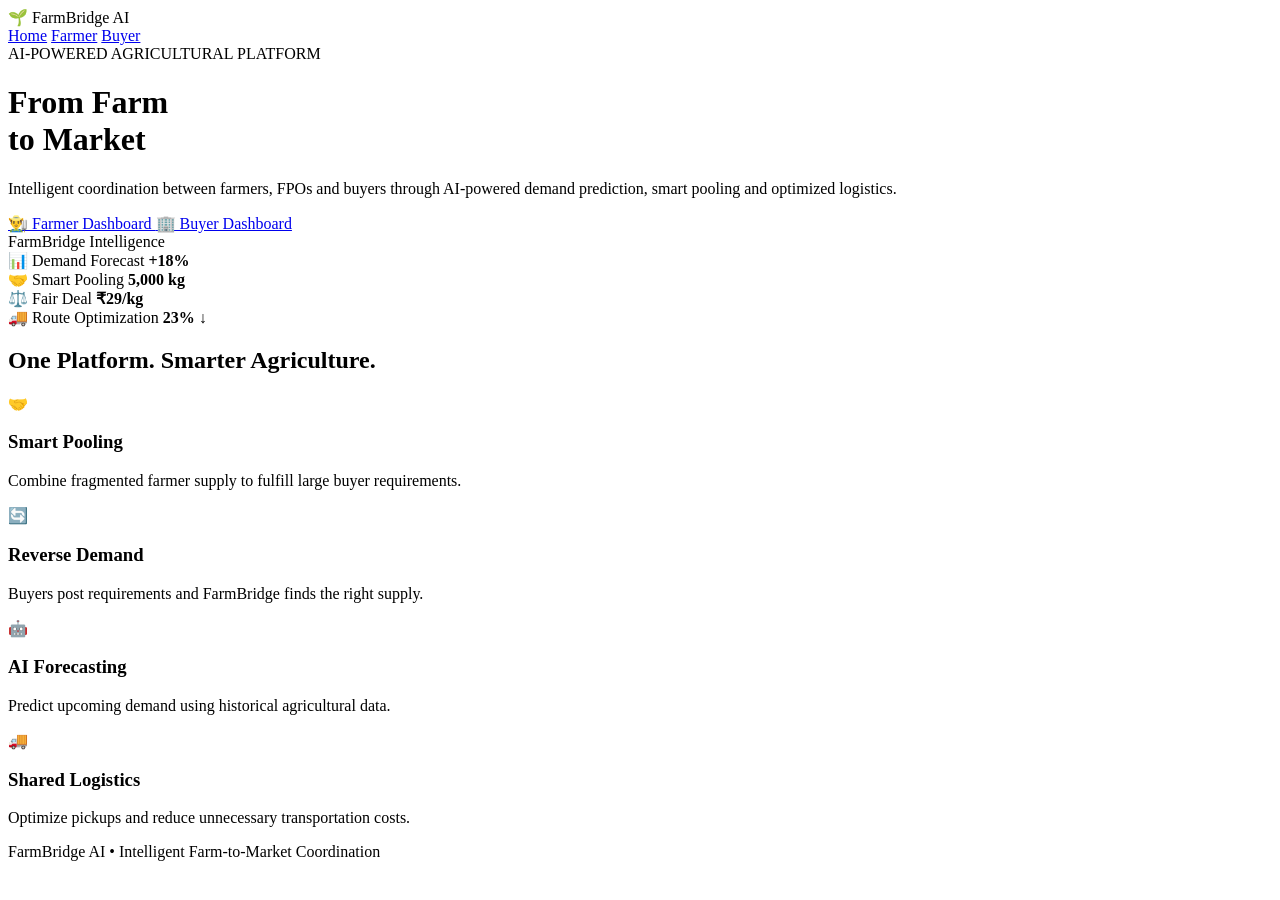
==== index.html @ 8647e728 "Add initial HTML structure for FarmBridge AI" ====
<!DOCTYPE html>
<html lang="en">

<head>
    <meta charset="UTF-8">
    <meta name="viewport" content="width=device-width, initial-scale=1.0">

    <title>FarmBridge AI</title>

    <link rel="stylesheet" href="{{ url_for('static', filename='css/style.css') }}">
</head>

<body>

    <nav class="navbar">

        <div class="logo">
            🌱 FarmBridge <span>AI</span>
        </div>

        <div class="nav-links">
            <a href="/">Home</a>
            <a href="/farmer">Farmer</a>
            <a href="/buyer">Buyer</a>
        </div>

    </nav>


    <main class="hero">

        <div class="hero-content">

            <div class="badge">
                AI-POWERED AGRICULTURAL PLATFORM
            </div>

            <h1>
                From <span>Farm</span><br>
                to <span>Market</span>
            </h1>

            <p>
                Intelligent coordination between farmers, FPOs
                and buyers through AI-powered demand prediction,
                smart pooling and optimized logistics.
            </p>

            <div class="hero-buttons">

                <a href="/farmer" class="btn primary">
                    👨‍🌾 Farmer Dashboard
                </a>

                <a href="/buyer" class="btn secondary">
                    🏢 Buyer Dashboard
                </a>

            </div>

        </div>


        <div class="hero-visual">

            <div class="ai-card">

                <div class="ai-header">
                    <span class="status-dot"></span>
                    FarmBridge Intelligence
                </div>

                <div class="ai-item">
                    <span>📊 Demand Forecast</span>
                    <strong>+18%</strong>
                </div>

                <div class="ai-item">
                    <span>🤝 Smart Pooling</span>
                    <strong>5,000 kg</strong>
                </div>

                <div class="ai-item">
                    <span>⚖️ Fair Deal</span>
                    <strong>₹29/kg</strong>
                </div>

                <div class="ai-item">
                    <span>🚚 Route Optimization</span>
                    <strong>23% ↓</strong>
                </div>

            </div>

        </div>

    </main>


    <section class="features">

        <h2>One Platform. Smarter Agriculture.</h2>

        <div class="feature-grid">

            <div class="feature-card">
                <div class="feature-icon">🤝</div>
                <h3>Smart Pooling</h3>
                <p>
                    Combine fragmented farmer supply to fulfill
                    large buyer requirements.
                </p>
            </div>

            <div class="feature-card">
                <div class="feature-icon">🔄</div>
                <h3>Reverse Demand</h3>
                <p>
                    Buyers post requirements and FarmBridge
                    finds the right supply.
                </p>
            </div>

            <div class="feature-card">
                <div class="feature-icon">🤖</div>
                <h3>AI Forecasting</h3>
                <p>
                    Predict upcoming demand using historical
                    agricultural data.
                </p>
            </div>

            <div class="feature-card">
                <div class="feature-icon">🚚</div>
                <h3>Shared Logistics</h3>
                <p>
                    Optimize pickups and reduce unnecessary
                    transportation costs.
                </p>
            </div>

        </div>

    </section>


    <footer>
        <p>FarmBridge AI • Intelligent Farm-to-Market Coordination</p>
    </footer>

</body>

</html>
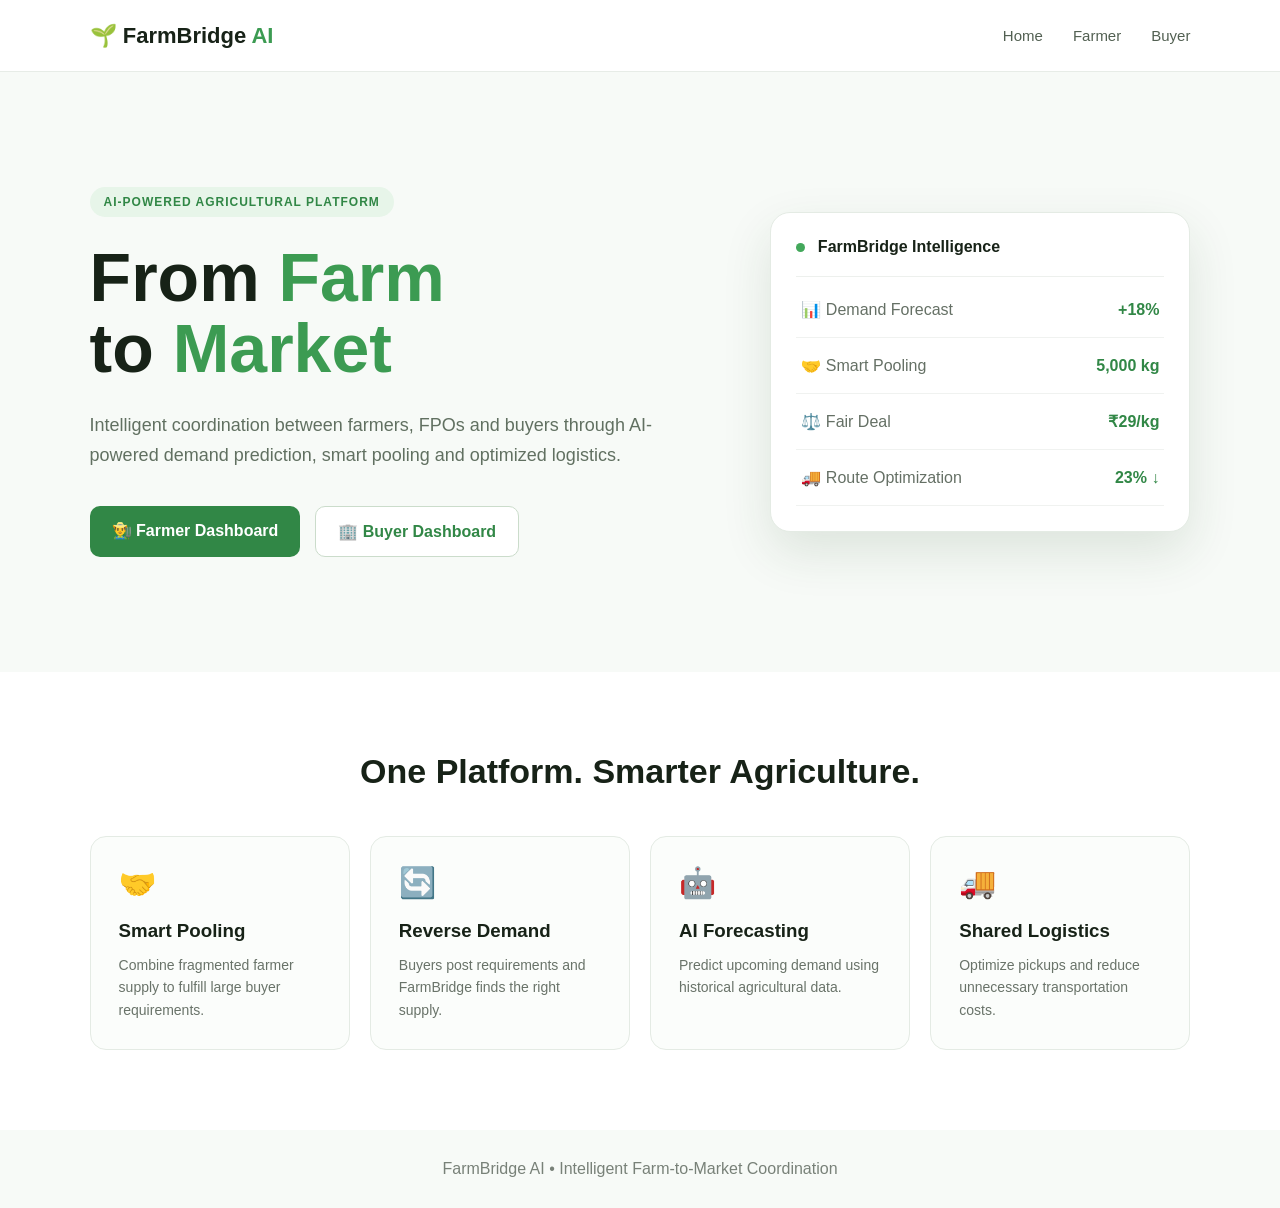
==== commit 4a13bd56: "Update stylesheet link in index.html" ====
--- a/index.html
+++ b/index.html
@@ -7,7 +7,7 @@
 
     <title>FarmBridge AI</title>
 
-    <link rel="stylesheet" href="{{ url_for('static', filename='css/style.css') }}">
+    <link rel="stylesheet" href="style.css">
 </head>
 
 <body>
--- a/style.css
+++ b/style.css
@@ -0,0 +1,2080 @@
+* {
+    margin: 0;
+    padding: 0;
+    box-sizing: border-box;
+}
+
+body {
+    font-family: Arial, Helvetica, sans-serif;
+    background: #f7faf7;
+    color: #172217;
+}
+
+
+/* NAVBAR */
+
+.navbar {
+    height: 72px;
+    padding: 0 7%;
+    display: flex;
+    align-items: center;
+    justify-content: space-between;
+
+    background: white;
+    border-bottom: 1px solid #e7ece7;
+}
+
+.logo {
+    font-size: 22px;
+    font-weight: 700;
+}
+
+.logo span {
+    color: #3c9b52;
+}
+
+.nav-links {
+    display: flex;
+    gap: 30px;
+}
+
+.nav-links a {
+    text-decoration: none;
+    color: #526052;
+    font-size: 15px;
+}
+
+.nav-links a:hover {
+    color: #318746;
+}
+
+
+/* HERO */
+
+.hero {
+    min-height: 600px;
+
+    padding: 80px 7%;
+
+    display: flex;
+    align-items: center;
+    justify-content: space-between;
+
+    gap: 60px;
+}
+
+.hero-content {
+    max-width: 620px;
+}
+
+.badge {
+    display: inline-block;
+
+    padding: 8px 14px;
+
+    border-radius: 30px;
+
+    background: #e7f5e9;
+    color: #318746;
+
+    font-size: 12px;
+    font-weight: 700;
+
+    letter-spacing: 1px;
+
+    margin-bottom: 25px;
+}
+
+.hero h1 {
+    font-size: 68px;
+    line-height: 1.05;
+
+    margin-bottom: 25px;
+}
+
+.hero h1 span {
+    color: #3c9b52;
+}
+
+.hero p {
+    color: #617061;
+
+    font-size: 18px;
+    line-height: 1.7;
+
+    max-width: 570px;
+
+    margin-bottom: 35px;
+}
+
+
+/* BUTTONS */
+
+.hero-buttons {
+    display: flex;
+    gap: 15px;
+}
+
+.btn {
+    display: inline-block;
+
+    padding: 15px 22px;
+
+    border-radius: 10px;
+
+    text-decoration: none;
+
+    font-weight: 600;
+
+    transition: 0.2s;
+}
+
+.primary {
+    background: #318746;
+    color: white;
+}
+
+.primary:hover {
+    background: #26743a;
+}
+
+.secondary {
+    background: white;
+    color: #318746;
+
+    border: 1px solid #cbdccb;
+}
+
+.secondary:hover {
+    background: #edf7ee;
+}
+
+
+/* AI CARD */
+
+.hero-visual {
+    width: 420px;
+}
+
+.ai-card {
+    background: white;
+
+    padding: 25px;
+
+    border-radius: 20px;
+
+    box-shadow: 0 20px 50px rgba(30, 70, 30, 0.12);
+
+    border: 1px solid #e4ebe4;
+}
+
+.ai-header {
+    font-weight: 700;
+
+    padding-bottom: 20px;
+
+    border-bottom: 1px solid #edf0ed;
+
+    margin-bottom: 5px;
+}
+
+.status-dot {
+    display: inline-block;
+
+    width: 9px;
+    height: 9px;
+
+    background: #43a85b;
+
+    border-radius: 50%;
+
+    margin-right: 8px;
+}
+
+.ai-item {
+    display: flex;
+    justify-content: space-between;
+    align-items: center;
+
+    padding: 18px 5px;
+
+    border-bottom: 1px solid #f0f2f0;
+
+    color: #657065;
+}
+
+.ai-item strong {
+    color: #318746;
+}
+
+
+/* FEATURES */
+
+.features {
+    padding: 80px 7%;
+
+    background: white;
+}
+
+.features h2 {
+    text-align: center;
+
+    font-size: 34px;
+
+    margin-bottom: 45px;
+}
+
+.feature-grid {
+    display: grid;
+
+    grid-template-columns: repeat(4, 1fr);
+
+    gap: 20px;
+}
+
+.feature-card {
+    padding: 28px;
+
+    border: 1px solid #e4ebe4;
+
+    border-radius: 16px;
+
+    background: #fbfdfb;
+}
+
+.feature-icon {
+    font-size: 30px;
+
+    margin-bottom: 20px;
+}
+
+.feature-card h3 {
+    margin-bottom: 12px;
+}
+
+.feature-card p {
+    color: #697369;
+
+    line-height: 1.6;
+
+    font-size: 14px;
+}
+
+
+/* FOOTER */
+
+footer {
+    padding: 30px;
+
+    text-align: center;
+
+    color: #788178;
+
+    background: #f7faf7;
+}
+
+
+/* RESPONSIVE */
+
+@media (max-width: 900px) {
+
+    .hero {
+        flex-direction: column;
+        text-align: center;
+    }
+
+    .hero p {
+        margin-left: auto;
+        margin-right: auto;
+    }
+
+    .hero-buttons {
+        justify-content: center;
+    }
+
+    .hero-visual {
+        width: 100%;
+        max-width: 450px;
+    }
+
+    .feature-grid {
+        grid-template-columns: repeat(2, 1fr);
+    }
+}
+
+
+@media (max-width: 600px) {
+
+    .nav-links {
+        display: none;
+    }
+
+    .hero h1 {
+        font-size: 48px;
+    }
+
+    .feature-grid {
+        grid-template-columns: 1fr;
+    }
+
+    .hero-buttons {
+        flex-direction: column;
+    }
+}
+/* =========================================
+   BUYER DASHBOARD
+========================================= */
+
+.dashboard-body {
+    background: #f5f8f5;
+    min-height: 100vh;
+}
+
+
+/* NAVIGATION */
+
+.dashboard-nav {
+    height: 70px;
+
+    padding: 0 3%;
+
+    display: flex;
+    align-items: center;
+    justify-content: space-between;
+
+    background: white;
+
+    border-bottom: 1px solid #e4ebe4;
+}
+
+.nav-user {
+    display: flex;
+    align-items: center;
+    gap: 12px;
+}
+
+.nav-user small {
+    display: block;
+    color: #7a857a;
+    margin-top: 3px;
+}
+
+.user-avatar {
+    width: 40px;
+    height: 40px;
+
+    display: flex;
+    align-items: center;
+    justify-content: center;
+
+    border-radius: 50%;
+
+    background: #e4f3e7;
+    color: #318746;
+
+    font-weight: 700;
+}
+
+
+/* LAYOUT */
+
+.dashboard-container {
+    display: flex;
+    min-height: calc(100vh - 70px);
+}
+
+
+/* SIDEBAR */
+
+.sidebar {
+    width: 235px;
+
+    padding: 28px 15px;
+
+    background: white;
+
+    border-right: 1px solid #e4ebe4;
+
+    display: flex;
+    flex-direction: column;
+}
+
+.sidebar-title {
+    font-size: 11px;
+    font-weight: 700;
+
+    color: #9aa39a;
+
+    padding: 0 15px;
+
+    margin-bottom: 15px;
+
+    letter-spacing: 1px;
+}
+
+.sidebar-link {
+    display: flex;
+    align-items: center;
+
+    gap: 12px;
+
+    padding: 13px 15px;
+
+    margin-bottom: 5px;
+
+    border-radius: 9px;
+
+    text-decoration: none;
+
+    color: #687268;
+
+    font-size: 14px;
+
+    transition: 0.2s;
+}
+
+.sidebar-link:hover {
+    background: #f0f7f1;
+    color: #318746;
+}
+
+.sidebar-link.active {
+    background: #e9f6eb;
+    color: #318746;
+    font-weight: 700;
+}
+
+.sidebar-bottom {
+    margin-top: auto;
+}
+
+
+/* MAIN */
+
+.dashboard-main {
+    flex: 1;
+
+    padding: 35px 4%;
+
+    max-width: 1500px;
+
+    margin: 0 auto;
+}
+
+
+/* HEADER */
+
+.dashboard-header {
+    display: flex;
+    justify-content: space-between;
+    align-items: flex-start;
+
+    margin-bottom: 28px;
+}
+
+.dashboard-label {
+    color: #3c9b52;
+
+    font-size: 11px;
+    font-weight: 700;
+
+    letter-spacing: 1.5px;
+
+    margin-bottom: 8px;
+}
+
+.dashboard-header h1 {
+    font-size: 30px;
+    margin-bottom: 8px;
+}
+
+.dashboard-header p:not(.dashboard-label) {
+    color: #707a70;
+    max-width: 650px;
+    line-height: 1.5;
+}
+
+.notification-btn {
+    width: 43px;
+    height: 43px;
+
+    border: 1px solid #e0e8e0;
+
+    background: white;
+
+    border-radius: 10px;
+
+    cursor: pointer;
+
+    font-size: 17px;
+}
+
+
+/* STATS */
+
+.stats-grid {
+    display: grid;
+
+    grid-template-columns: repeat(4, 1fr);
+
+    gap: 16px;
+
+    margin-bottom: 22px;
+}
+
+.stat-card {
+    background: white;
+
+    border: 1px solid #e4ebe4;
+
+    border-radius: 13px;
+
+    padding: 20px;
+
+    display: flex;
+    align-items: center;
+
+    gap: 15px;
+}
+
+.stat-icon {
+    width: 45px;
+    height: 45px;
+
+    display: flex;
+    align-items: center;
+    justify-content: center;
+
+    border-radius: 11px;
+
+    font-size: 20px;
+}
+
+.stat-icon.green {
+    background: #e8f6eb;
+}
+
+.stat-icon.blue {
+    background: #e8f1fa;
+}
+
+.stat-icon.orange {
+    background: #fff3e4;
+}
+
+.stat-icon.purple {
+    background: #f1eafb;
+}
+
+.stat-card span {
+    display: block;
+
+    color: #7b857b;
+
+    font-size: 12px;
+
+    margin-bottom: 5px;
+}
+
+.stat-card strong {
+    font-size: 23px;
+}
+
+
+/* CONTENT GRID */
+
+.content-grid {
+    display: grid;
+
+    grid-template-columns: 1.5fr 1fr;
+
+    gap: 20px;
+
+    margin-bottom: 20px;
+}
+
+.panel {
+    background: white;
+
+    border: 1px solid #e4ebe4;
+
+    border-radius: 15px;
+
+    padding: 23px;
+}
+
+.panel-header {
+    display: flex;
+
+    justify-content: space-between;
+
+    align-items: center;
+
+    margin-bottom: 20px;
+}
+
+.panel-header h2 {
+    font-size: 18px;
+    margin-bottom: 5px;
+}
+
+.panel-header p {
+    color: #818981;
+    font-size: 12px;
+}
+
+.small-btn {
+    border: none;
+
+    background: #e9f6eb;
+
+    color: #318746;
+
+    padding: 9px 13px;
+
+    border-radius: 8px;
+
+    font-weight: 600;
+
+    cursor: pointer;
+}
+
+
+/* DEMAND */
+
+.demand-card {
+    border: 1px solid #e1e9e1;
+
+    border-radius: 12px;
+
+    padding: 20px;
+
+    display: flex;
+
+    align-items: center;
+
+    gap: 17px;
+}
+
+.produce-icon {
+    width: 55px;
+    height: 55px;
+
+    display: flex;
+    align-items: center;
+    justify-content: center;
+
+    background: #fff3ee;
+
+    border-radius: 12px;
+
+    font-size: 27px;
+}
+
+.demand-info {
+    flex: 1;
+}
+
+.demand-title-row {
+    display: flex;
+    align-items: center;
+    gap: 10px;
+}
+
+.demand-title-row h3 {
+    font-size: 17px;
+}
+
+.demand-info > p {
+    color: #7d877d;
+    font-size: 12px;
+    margin: 5px 0 14px;
+}
+
+.status {
+    font-size: 10px;
+
+    padding: 4px 8px;
+
+    border-radius: 20px;
+}
+
+.active-status {
+    background: #e9f6eb;
+    color: #318746;
+}
+
+.demand-details {
+    display: flex;
+    gap: 25px;
+}
+
+.demand-details span {
+    display: block;
+
+    color: #8a938a;
+
+    font-size: 10px;
+
+    margin-bottom: 3px;
+}
+
+.demand-details strong {
+    font-size: 12px;
+}
+
+.demand-action {
+    margin-left: auto;
+}
+
+.match-btn {
+    border: none;
+
+    background: #318746;
+
+    color: white;
+
+    padding: 12px 15px;
+
+    border-radius: 9px;
+
+    font-weight: 600;
+
+    cursor: pointer;
+
+    transition: 0.2s;
+}
+
+.match-btn:hover {
+    background: #26743a;
+    transform: translateY(-1px);
+}
+
+
+/* INSIGHTS */
+
+.live-badge {
+    background: #e9f6eb;
+
+    color: #318746;
+
+    padding: 5px 9px;
+
+    border-radius: 20px;
+
+    font-size: 9px;
+
+    font-weight: 700;
+}
+
+.insight-list {
+    display: flex;
+    flex-direction: column;
+
+    gap: 17px;
+}
+
+.insight {
+    display: flex;
+
+    gap: 13px;
+
+    align-items: flex-start;
+}
+
+.insight-icon {
+    width: 38px;
+    height: 38px;
+
+    flex-shrink: 0;
+
+    display: flex;
+    align-items: center;
+    justify-content: center;
+
+    border-radius: 9px;
+
+    background: #eef6ef;
+}
+
+.insight strong {
+    font-size: 13px;
+}
+
+.insight p {
+    color: #7a847a;
+
+    font-size: 11px;
+
+    line-height: 1.5;
+
+    margin-top: 4px;
+}
+
+
+/* SUPPLIERS */
+
+.match-preview {
+    margin-bottom: 20px;
+}
+
+.view-all {
+    color: #318746;
+
+    font-size: 12px;
+
+    text-decoration: none;
+
+    font-weight: 600;
+}
+
+.supplier-grid {
+    display: grid;
+
+    grid-template-columns: repeat(3, 1fr);
+
+    gap: 15px;
+}
+
+.supplier-card {
+    border: 1px solid #e2e9e2;
+
+    border-radius: 12px;
+
+    padding: 18px;
+}
+
+.supplier-top {
+    display: flex;
+
+    align-items: center;
+
+    gap: 10px;
+}
+
+.supplier-avatar {
+    width: 42px;
+    height: 42px;
+
+    display: flex;
+    align-items: center;
+    justify-content: center;
+
+    flex-shrink: 0;
+
+    background: #e8f4ea;
+
+    color: #318746;
+
+    border-radius: 50%;
+
+    font-weight: 700;
+
+    font-size: 12px;
+}
+
+.supplier-top h3 {
+    font-size: 13px;
+}
+
+.supplier-top p {
+    font-size: 10px;
+    color: #818981;
+
+    margin-top: 3px;
+}
+
+.match-score {
+    margin-left: auto;
+
+    color: #318746;
+
+    font-weight: 700;
+
+    font-size: 15px;
+
+    text-align: right;
+}
+
+.match-score small {
+    display: block;
+
+    color: #909890;
+
+    font-size: 8px;
+
+    font-weight: 400;
+}
+
+.supplier-data {
+    display: grid;
+
+    grid-template-columns: repeat(3, 1fr);
+
+    border-top: 1px solid #edf1ed;
+
+    margin-top: 15px;
+
+    padding-top: 13px;
+
+    gap: 5px;
+}
+
+.supplier-data span {
+    display: block;
+
+    color: #929a92;
+
+    font-size: 9px;
+
+    margin-bottom: 4px;
+}
+
+.supplier-data strong {
+    font-size: 10px;
+}
+
+
+/* BANNER */
+
+.coordination-banner {
+    background: #eaf6ec;
+
+    border: 1px solid #d6ead9;
+
+    border-radius: 13px;
+
+    padding: 17px 20px;
+
+    display: flex;
+
+    align-items: center;
+
+    gap: 14px;
+}
+
+.banner-icon {
+    font-size: 25px;
+}
+
+.coordination-banner strong {
+    font-size: 13px;
+}
+
+.coordination-banner p {
+    color: #6d786e;
+
+    font-size: 11px;
+
+    margin-top: 4px;
+}
+
+.coordination-banner a {
+    margin-left: auto;
+
+    color: #318746;
+
+    text-decoration: none;
+
+    font-size: 11px;
+
+    font-weight: 700;
+}
+
+
+/* RESPONSIVE */
+
+@media (max-width: 1100px) {
+
+    .stats-grid {
+        grid-template-columns: repeat(2, 1fr);
+    }
+
+    .content-grid {
+        grid-template-columns: 1fr;
+    }
+
+    .supplier-grid {
+        grid-template-columns: 1fr;
+    }
+}
+
+
+@media (max-width: 750px) {
+
+    .sidebar {
+        display: none;
+    }
+
+    .dashboard-main {
+        padding: 25px 18px;
+    }
+
+    .stats-grid {
+        grid-template-columns: 1fr 1fr;
+    }
+
+    .demand-card {
+        flex-direction: column;
+        align-items: flex-start;
+    }
+
+    .demand-action {
+        margin-left: 0;
+        width: 100%;
+    }
+
+    .match-btn {
+        width: 100%;
+    }
+
+    .demand-details {
+        flex-wrap: wrap;
+    }
+
+    .coordination-banner {
+        align-items: flex-start;
+        flex-wrap: wrap;
+    }
+
+    .coordination-banner a {
+        margin-left: 0;
+    }
+}
+/* =========================================
+   FARMER DASHBOARD
+========================================= */
+
+.farmer-produce-card {
+    display: flex;
+
+    align-items: center;
+
+    gap: 18px;
+
+    padding: 20px;
+
+    border: 1px solid #e2e9e2;
+
+    border-radius: 12px;
+}
+
+.large-produce {
+    width: 65px;
+    height: 65px;
+
+    font-size: 32px;
+}
+
+.farmer-produce-info {
+    flex: 1;
+}
+
+.farmer-produce-info > p {
+    color: #7d877d;
+
+    font-size: 12px;
+
+    margin: 6px 0 16px;
+}
+
+.farmer-details {
+    display: flex;
+
+    gap: 35px;
+}
+
+.farmer-details span {
+    display: block;
+
+    color: #929a92;
+
+    font-size: 9px;
+
+    margin-bottom: 4px;
+}
+
+.farmer-details strong {
+    font-size: 12px;
+}
+
+
+/* AI OPPORTUNITY */
+
+.farmer-ai-box {
+    background: #f3f9f3;
+
+    border: 1px solid #dcebdd;
+
+    border-radius: 12px;
+
+    padding: 18px;
+}
+
+.ai-opportunity-icon {
+    width: 40px;
+    height: 40px;
+
+    display: flex;
+    align-items: center;
+    justify-content: center;
+
+    border-radius: 10px;
+
+    background: white;
+
+    font-size: 20px;
+
+    margin-bottom: 12px;
+}
+
+.farmer-ai-box h3 {
+    font-size: 15px;
+
+    margin-bottom: 7px;
+}
+
+.farmer-ai-box > p {
+    color: #6f796f;
+
+    font-size: 11px;
+
+    line-height: 1.6;
+
+    margin-bottom: 15px;
+}
+
+.opportunity-data {
+    display: flex;
+
+    gap: 35px;
+
+    margin-bottom: 17px;
+}
+
+.opportunity-data span {
+    display: block;
+
+    color: #929a92;
+
+    font-size: 9px;
+
+    margin-bottom: 4px;
+}
+
+.opportunity-data strong {
+    font-size: 13px;
+}
+
+.farmer-match-btn {
+    display: block;
+
+    text-align: center;
+
+    text-decoration: none;
+}
+
+
+/* SMART POOLING */
+
+.pooling-panel {
+    margin-bottom: 20px;
+}
+
+.pool-status {
+    background: #e9f6eb;
+
+    color: #318746;
+
+    padding: 7px 11px;
+
+    border-radius: 20px;
+
+    font-size: 10px;
+
+    font-weight: 700;
+}
+
+.pool-flow {
+    display: flex;
+
+    align-items: center;
+
+    justify-content: center;
+
+    gap: 12px;
+
+    padding: 22px 10px;
+
+    background: #fafcfa;
+
+    border: 1px solid #edf1ed;
+
+    border-radius: 12px;
+
+    overflow-x: auto;
+}
+
+.pool-farmer {
+    min-width: 100px;
+
+    text-align: center;
+}
+
+.pool-avatar {
+    width: 42px;
+    height: 42px;
+
+    display: flex;
+
+    align-items: center;
+    justify-content: center;
+
+    margin: 0 auto 8px;
+
+    background: #e8f4ea;
+
+    color: #318746;
+
+    border-radius: 50%;
+
+    font-size: 10px;
+
+    font-weight: 700;
+}
+
+.pool-farmer strong {
+    display: block;
+
+    font-size: 11px;
+}
+
+.pool-farmer span {
+    display: block;
+
+    color: #7f897f;
+
+    font-size: 9px;
+
+    margin-top: 4px;
+}
+
+.pool-plus {
+    color: #a3aca3;
+
+    font-size: 20px;
+}
+
+.pool-arrow {
+    color: #318746;
+
+    font-size: 25px;
+
+    font-weight: 700;
+}
+
+.pool-result {
+    min-width: 135px;
+
+    text-align: center;
+
+    padding: 10px;
+
+    background: #e9f6eb;
+
+    border-radius: 10px;
+}
+
+.pool-result > div {
+    color: #318746;
+
+    font-size: 20px;
+}
+
+.pool-result strong {
+    display: block;
+
+    color: #318746;
+
+    font-size: 16px;
+}
+
+.pool-result span {
+    color: #687368;
+
+    font-size: 8px;
+}
+
+.pool-bottom {
+    display: flex;
+
+    align-items: center;
+
+    gap: 45px;
+
+    margin-top: 18px;
+
+    padding-top: 18px;
+
+    border-top: 1px solid #edf1ed;
+}
+
+.pool-bottom span {
+    display: block;
+
+    color: #8b948b;
+
+    font-size: 10px;
+
+    margin-bottom: 4px;
+}
+
+.pool-bottom strong {
+    font-size: 16px;
+}
+
+.pool-bottom .match-btn {
+    margin-left: auto;
+}
+
+
+/* MARKET INSIGHT */
+
+.market-insight {
+    padding: 5px;
+}
+
+.market-price {
+    display: flex;
+
+    align-items: baseline;
+
+    gap: 12px;
+}
+
+.market-price span {
+    color: #818981;
+
+    font-size: 11px;
+}
+
+.market-price strong {
+    font-size: 28px;
+
+    color: #318746;
+}
+
+.market-price small {
+    color: #318746;
+
+    font-size: 10px;
+}
+
+.price-bar {
+    display: flex;
+
+    align-items: center;
+
+    gap: 10px;
+
+    margin: 22px 0 15px;
+}
+
+.price-low,
+.price-high {
+    font-size: 10px;
+
+    color: #7c867c;
+}
+
+.price-range {
+    flex: 1;
+
+    height: 7px;
+
+    background: #e5eee5;
+
+    border-radius: 10px;
+
+    overflow: hidden;
+}
+
+.price-range div {
+    width: 65%;
+
+    height: 100%;
+
+    background: #5eae6c;
+
+    border-radius: 10px;
+}
+
+.market-note {
+    padding: 11px;
+
+    background: #fff8e9;
+
+    border-radius: 8px;
+
+    color: #766b55;
+
+    font-size: 10px;
+
+    line-height: 1.5;
+}
+
+
+/* OFFER */
+
+.offer-card {
+    display: flex;
+
+    align-items: center;
+
+    gap: 12px;
+
+    padding: 14px;
+
+    background: #fafcfa;
+
+    border: 1px solid #e7ece7;
+
+    border-radius: 10px;
+}
+
+.offer-company {
+    width: 42px;
+    height: 42px;
+
+    display: flex;
+
+    align-items: center;
+    justify-content: center;
+
+    background: #e9f1fa;
+
+    border-radius: 10px;
+
+    font-size: 20px;
+}
+
+.offer-card > div:nth-child(2) {
+    flex: 1;
+}
+
+.offer-card strong {
+    font-size: 12px;
+}
+
+.offer-card p {
+    color: #828b82;
+
+    font-size: 9px;
+
+    margin-top: 4px;
+}
+
+.offer-price {
+    text-align: right;
+}
+
+.offer-price span {
+    display: block;
+
+    color: #8d958d;
+
+    font-size: 9px;
+}
+
+.offer-price strong {
+    color: #318746;
+
+    font-size: 16px;
+}
+
+.offer-actions {
+    display: flex;
+
+    gap: 10px;
+
+    margin-top: 13px;
+}
+
+.accept-btn,
+.negotiate-btn {
+    flex: 1;
+
+    padding: 10px;
+
+    border-radius: 8px;
+
+    font-size: 10px;
+
+    font-weight: 700;
+
+    text-align: center;
+
+    cursor: pointer;
+
+    text-decoration: none;
+}
+
+.accept-btn {
+    border: none;
+
+    background: #318746;
+
+    color: white;
+}
+
+.negotiate-btn {
+    border: 1px solid #d5e2d5;
+
+    background: white;
+
+    color: #318746;
+}
+
+
+@media (max-width: 800px) {
+
+    .farmer-details {
+        flex-wrap: wrap;
+
+        gap: 15px;
+    }
+
+    .pool-flow {
+        justify-content: flex-start;
+    }
+
+    .pool-bottom {
+        flex-wrap: wrap;
+
+        gap: 15px;
+    }
+
+    .pool-bottom .match-btn {
+        margin-left: 0;
+
+        width: 100%;
+    }
+
+}
+/* =========================================
+   AI MATCHING
+========================================= */
+
+.matching-demand {
+    display: flex;
+
+    align-items: center;
+
+    gap: 18px;
+
+    padding: 18px;
+
+    background: #fafcfa;
+
+    border: 1px solid #e5ebe5;
+
+    border-radius: 12px;
+}
+
+.matching-product {
+    width: 60px;
+    height: 60px;
+
+    display: flex;
+
+    align-items: center;
+    justify-content: center;
+
+    background: #fff3ed;
+
+    border-radius: 12px;
+
+    font-size: 30px;
+}
+
+.matching-demand > div:nth-child(2) {
+    flex: 1;
+}
+
+.matching-demand h2 {
+    font-size: 17px;
+
+    margin-bottom: 4px;
+}
+
+.matching-demand p {
+    color: #808880;
+
+    font-size: 11px;
+}
+
+.matching-stat {
+    padding-left: 25px;
+
+    border-left: 1px solid #e3e9e3;
+}
+
+.matching-stat span {
+    display: block;
+
+    color: #8b948b;
+
+    font-size: 9px;
+
+    margin-bottom: 5px;
+}
+
+.matching-stat strong {
+    font-size: 13px;
+}
+
+
+/* MATCH CARD */
+
+.ai-match-card {
+    display: flex;
+
+    align-items: center;
+
+    gap: 15px;
+
+    padding: 17px;
+
+    border: 1px solid #e4ebe4;
+
+    border-radius: 11px;
+
+    margin-bottom: 10px;
+
+    transition: 0.2s;
+}
+
+.ai-match-card:hover {
+    border-color: #bcdcc1;
+
+    transform: translateY(-1px);
+
+    box-shadow: 0 5px 20px rgba(40, 90, 40, 0.06);
+}
+
+.match-rank {
+    width: 25px;
+
+    color: #929a92;
+
+    font-size: 11px;
+
+    font-weight: 700;
+}
+
+.match-avatar {
+    width: 43px;
+    height: 43px;
+
+    display: flex;
+
+    align-items: center;
+    justify-content: center;
+
+    background: #e9f5eb;
+
+    color: #318746;
+
+    border-radius: 50%;
+
+    font-size: 10px;
+
+    font-weight: 700;
+}
+
+.match-person {
+    min-width: 170px;
+
+    flex: 1;
+}
+
+.match-person h3 {
+    font-size: 13px;
+
+    margin-bottom: 4px;
+}
+
+.match-person p {
+    color: #858e85;
+
+    font-size: 9px;
+}
+
+.match-data {
+    min-width: 80px;
+}
+
+.match-data span {
+    display: block;
+
+    color: #929a92;
+
+    font-size: 9px;
+
+    margin-bottom: 4px;
+}
+
+.match-data strong {
+    font-size: 11px;
+}
+
+.ai-score {
+    min-width: 55px;
+
+    text-align: center;
+
+    padding: 8px;
+
+    background: #eaf6ec;
+
+    border-radius: 8px;
+}
+
+.ai-score strong {
+    display: block;
+
+    color: #318746;
+
+    font-size: 17px;
+}
+
+.ai-score span {
+    color: #7b877b;
+
+    font-size: 7px;
+}
+
+
+/* LOADING */
+
+.loading-state {
+    padding: 35px;
+
+    text-align: center;
+
+    color: #697469;
+
+    font-size: 13px;
+}
+
+
+/* POOL */
+
+.pool-summary {
+    display: grid;
+
+    grid-template-columns: repeat(3, 1fr);
+
+    gap: 15px;
+
+    margin-bottom: 17px;
+}
+
+.pool-summary > div {
+    padding: 15px;
+
+    background: #fafcfa;
+
+    border: 1px solid #e4ebe4;
+
+    border-radius: 10px;
+}
+
+.pool-summary span {
+    display: block;
+
+    color: #8b948b;
+
+    font-size: 9px;
+
+    margin-bottom: 6px;
+}
+
+.pool-summary strong {
+    font-size: 18px;
+}
+
+.pool-success {
+    color: #318746;
+}
+
+.pool-mini-grid {
+    display: grid;
+
+    grid-template-columns: repeat(4, 1fr);
+
+    gap: 10px;
+}
+
+.pool-mini-card {
+    padding: 13px;
+
+    background: #f2f8f3;
+
+    border: 1px solid #dce9dd;
+
+    border-radius: 9px;
+}
+
+.pool-mini-card span {
+    color: #a0aaa0;
+
+    font-size: 9px;
+}
+
+.pool-mini-card strong {
+    display: block;
+
+    font-size: 11px;
+
+    margin: 4px 0;
+}
+
+.pool-mini-card small {
+    color: #718071;
+
+    font-size: 9px;
+}
+
+.matching-actions {
+    margin-top: 20px;
+
+    text-align: right;
+}
+
+.matching-actions a {
+    display: inline-block;
+
+    text-decoration: none;
+}
+
+
+@media (max-width: 900px) {
+
+    .matching-demand {
+        flex-wrap: wrap;
+    }
+
+    .matching-stat {
+        border-left: none;
+
+        padding-left: 0;
+    }
+
+    .ai-match-card {
+        flex-wrap: wrap;
+    }
+
+    .match-person {
+        min-width: 150px;
+    }
+
+    .pool-summary {
+        grid-template-columns: 1fr;
+    }
+
+    .pool-mini-grid {
+        grid-template-columns: repeat(2, 1fr);
+    }
+
+}
+/* =========================================
+   AI DEMAND FORECAST
+========================================= */
+
+.forecast-panel {
+    margin-bottom: 20px;
+}
+
+
+.forecast-summary {
+    display: grid;
+
+    grid-template-columns:
+        repeat(3, 1fr);
+
+    gap: 12px;
+
+    margin-bottom: 25px;
+}
+
+
+.forecast-summary > div {
+    padding: 13px;
+
+    background: #fafcfa;
+
+    border: 1px solid #e5ebe5;
+
+    border-radius: 9px;
+}
+
+
+.forecast-summary span {
+    display: block;
+
+    color: #8a938a;
+
+    font-size: 9px;
+
+    margin-bottom: 5px;
+}
+
+
+.forecast-summary strong {
+    font-size: 13px;
+}
+
+
+.forecast-chart {
+    height: 230px;
+
+    display: flex;
+
+    align-items: flex-end;
+
+    justify-content: space-around;
+
+    gap: 10px;
+
+    padding: 20px 10px 5px;
+
+    border-bottom: 1px solid #dfe7df;
+
+    background:
+        repeating-linear-gradient(
+            to bottom,
+            transparent,
+            transparent 45px,
+            #f0f3f0 46px
+        );
+}
+
+
+.forecast-bar-container {
+    height: 100%;
+
+    flex: 1;
+
+    display: flex;
+
+    flex-direction: column;
+
+    align-items: center;
+
+    justify-content: flex-end;
+
+    min-width: 35px;
+}
+
+
+.forecast-value {
+    font-size: 8px;
+
+    color: #697469;
+
+    margin-bottom: 5px;
+
+    white-space: nowrap;
+}
+
+
+.forecast-bar-area {
+    height: 160px;
+
+    width: 70%;
+
+    display: flex;
+
+    align-items: flex-end;
+
+    justify-content: center;
+}
+
+
+.forecast-bar {
+    width: 100%;
+
+    min-height: 10px;
+
+    background: #4da55d;
+
+    border-radius:
+        6px 6px 2px 2px;
+
+    transition:
+        height 0.7s ease;
+}
+
+
+.forecast-date {
+    color: #7f897f;
+
+    font-size: 8px;
+
+    margin-top: 8px;
+}
+
+
+.forecast-insight {
+    margin-top: 18px;
+
+    padding: 13px;
+
+    background: #eef7ef;
+
+    border: 1px solid #dcebdd;
+
+    border-radius: 9px;
+
+    color: #667366;
+
+    font-size: 11px;
+
+    line-height: 1.5;
+}
+
+
+.forecast-insight strong {
+    color: #318746;
+}
+
+
+@media (max-width: 700px) {
+
+    .forecast-summary {
+        grid-template-columns: 1fr;
+    }
+
+    .forecast-value {
+        font-size: 7px;
+    }
+
+    .forecast-bar-area {
+        width: 80%;
+    }
+
+}
+.forecast-error {
+    width: 100%;
+
+    text-align: center;
+
+    padding: 50px 20px;
+
+    color: #a06045;
+
+    font-size: 13px;
+
+    line-height: 1.8;
+}
